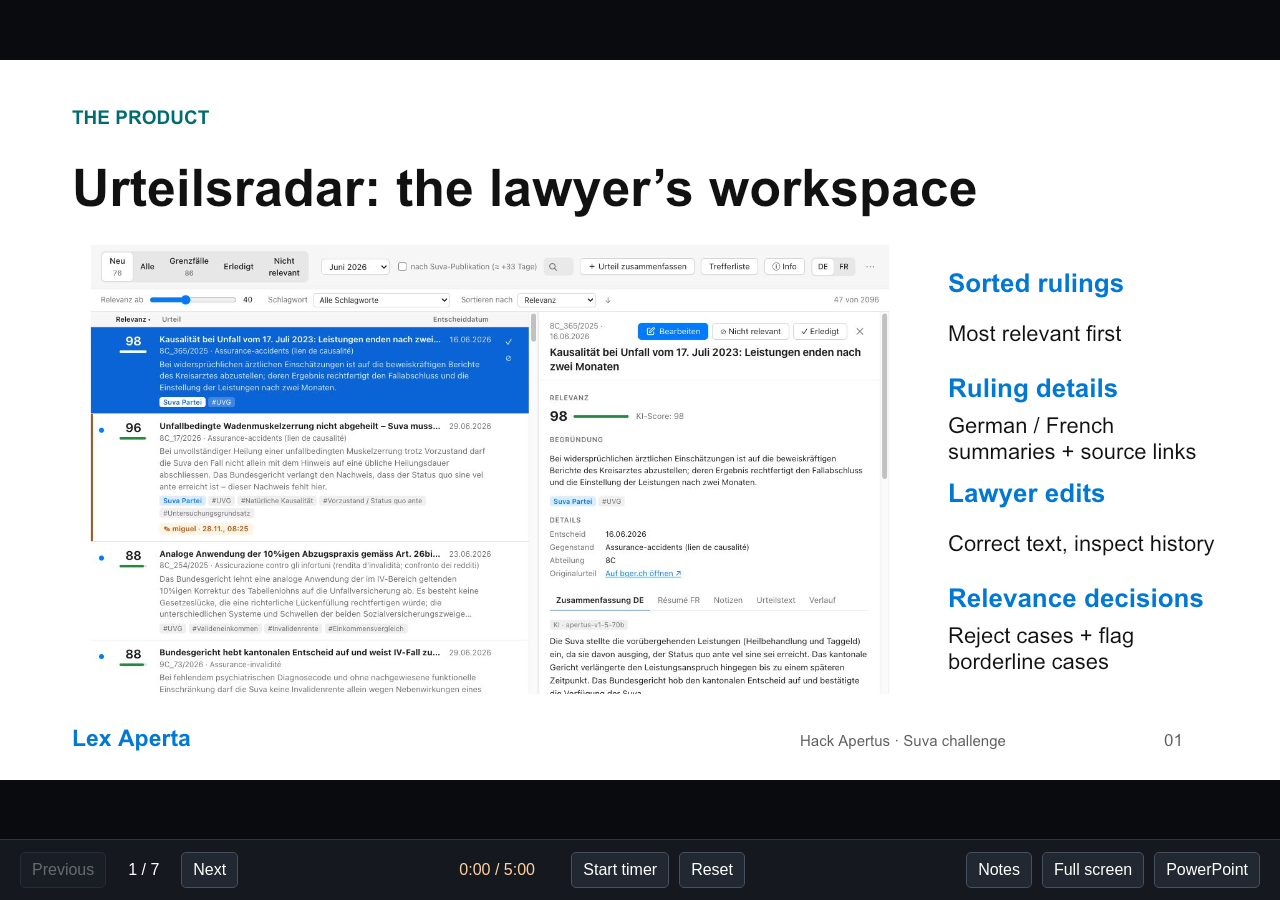
==== presentation/index.html @ beacecde "Add browser pitch rehearsal with notes and timer" ====
<!doctype html>
<html lang="en">
<head>
<meta charset="utf-8">
<meta name="viewport" content="width=device-width, initial-scale=1, viewport-fit=cover">
<meta name="color-scheme" content="dark">
<title>Lex Aperta · Pitch rehearsal</title>
<link rel="stylesheet" href="presentation.css">
<script src="presentation.js" defer></script>
</head>
<body>
<main id="app">
<section id="viewer" aria-label="Slide presentation">
<div id="stage"><img id="slide" alt="Loading the Lex Aperta presentation"><p id="error" role="alert" hidden></p></div>
<div id="controls">
<div class="navigation"><button id="previous" aria-label="Previous slide">Previous</button><span id="counter" aria-live="polite">1 / 7</span><button id="next" aria-label="Next slide">Next</button></div>
<div class="rehearsal"><span id="timer" aria-label="Elapsed rehearsal time">0:00 / 5:00</span><button id="start" aria-label="Start rehearsal timer">Start timer</button><button id="reset" aria-label="Reset rehearsal timer">Reset</button></div>
<div class="tools"><button id="notes-toggle" aria-expanded="false" aria-controls="notes-panel">Notes</button><button id="fullscreen">Full screen</button><a href="Lex_Aperta_Pitch.pptx" download>PowerPoint</a></div>
</div>
</section>
<aside id="notes-panel" aria-label="Speaker notes" hidden>
<div class="notes-header"><span>LEX APERTA · REHEARSAL</span><button id="notes-close" aria-label="Close speaker notes">Close</button></div>
<h1 id="notes-title"></h1>
<p id="slide-target"></p><div id="notes"></div>
<details><summary>Keyboard shortcuts</summary><p>Right / Space: next slide<br>Left: previous slide<br>Home / End: first / last slide<br>N: speaker notes<br>F: full screen<br>T: start or pause timer<br>R: reset timer</p></details>
<a class="demo-link" href="https://api.robotross.art/lex/" target="_blank" rel="noopener">Open live Urteilsradar</a>
</aside>
</main>
<noscript>Enable JavaScript to present these slides, or download <a href="Lex_Aperta_Pitch.pptx">the PowerPoint</a>.</noscript>
</body>
</html>
---- presentation/presentation.css ----
*{box-sizing:border-box} [hidden]{display:none!important}
:root{font-family:Arial,Helvetica,sans-serif;color:#fff;background:#111317;font-size:16px}
body{margin:0}#app{height:100vh;height:100dvh;display:flex;overflow:hidden}#viewer{min-width:0;flex:1;display:flex;flex-direction:column}#stage{min-height:0;flex:1;display:flex;align-items:center;justify-content:center;background:#090b0e;touch-action:pan-y}#slide{display:block;max-width:100%;max-height:100%;object-fit:contain;user-select:none}#error{padding:2rem;line-height:1.6}
#controls{flex:none;padding:12px 20px;gap:16px;display:flex;justify-content:space-between;align-items:center;background:#15191f;border-top:1px solid #30353d;flex-wrap:wrap}.navigation,.rehearsal,.tools{display:flex;gap:10px;align-items:center}button,a{font:inherit}button,#controls a,.demo-link{color:#fff;background:#222832;border:1px solid #46505e;border-radius:5px;padding:8px 11px;cursor:pointer;text-decoration:none;white-space:nowrap}button:hover,#controls a:hover,.demo-link:hover{background:#0078d4}button:focus-visible,a:focus-visible,summary:focus-visible{outline:3px solid #ed811e;outline-offset:3px}button:disabled{opacity:.35;cursor:default}#counter{min-width:55px;text-align:center;font-variant-numeric:tabular-nums}#timer{font-variant-numeric:tabular-nums;color:#ffd09f;min-width:102px}#timer.overtime{color:#ff8a80}#notes-panel{width:390px;max-width:42vw;flex:none;overflow:auto;padding:22px;background:#20252d;border-left:1px solid #46505e}.notes-header{display:flex;justify-content:space-between;gap:12px;align-items:center;color:#99caee;font-size:.875rem}h1{font-size:1.45rem;line-height:1.25}#slide-target{color:#ffb46f}#notes{white-space:pre-wrap;font-size:1rem;line-height:1.6}details{margin:26px 0;color:#c6d0dc;line-height:1.6}summary{cursor:pointer}.demo-link{display:inline-block;margin-bottom:18px;font-size:.95rem}
@media(max-width:760px){#controls{padding:8px;gap:8px;justify-content:center;font-size:.9rem}.navigation,.rehearsal,.tools{gap:6px}button,#controls a{padding:7px 9px}#notes-panel{position:absolute;inset:0 0 0 auto;width:100%;max-width:100vw;z-index:2}#timer{min-width:88px}}
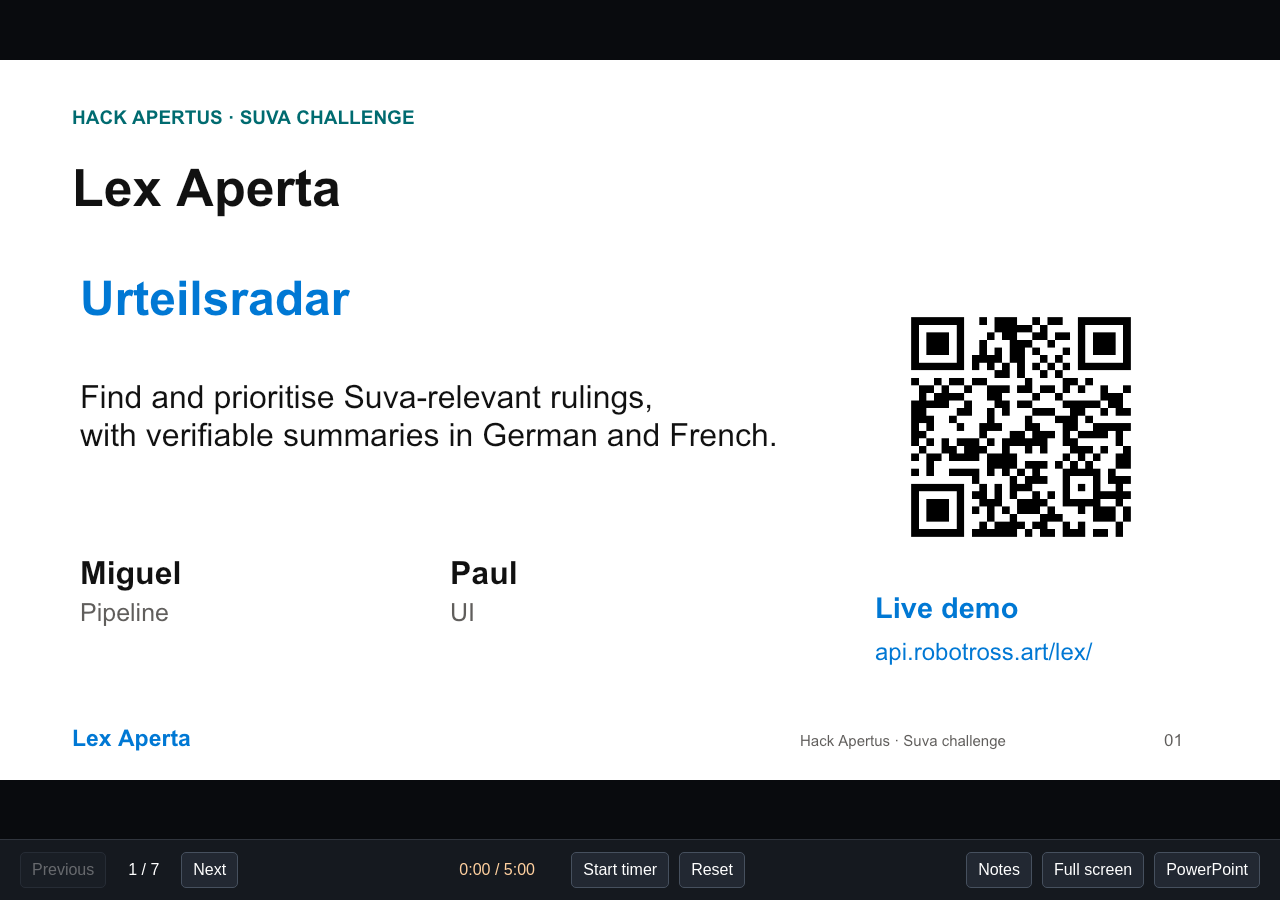
==== commit 2cfe2f66: "Refresh cached browser presentation assets after deck updates" ====
--- a/presentation/index.html
+++ b/presentation/index.html
@@ -6,7 +6,7 @@
 <meta name="color-scheme" content="dark">
 <title>Lex Aperta · Pitch rehearsal</title>
 <link rel="stylesheet" href="presentation.css">
-<script src="presentation.js" defer></script>
+<script src="presentation.js?v=title-overview-20261128" defer></script>
 </head>
 <body>
 <main id="app">
